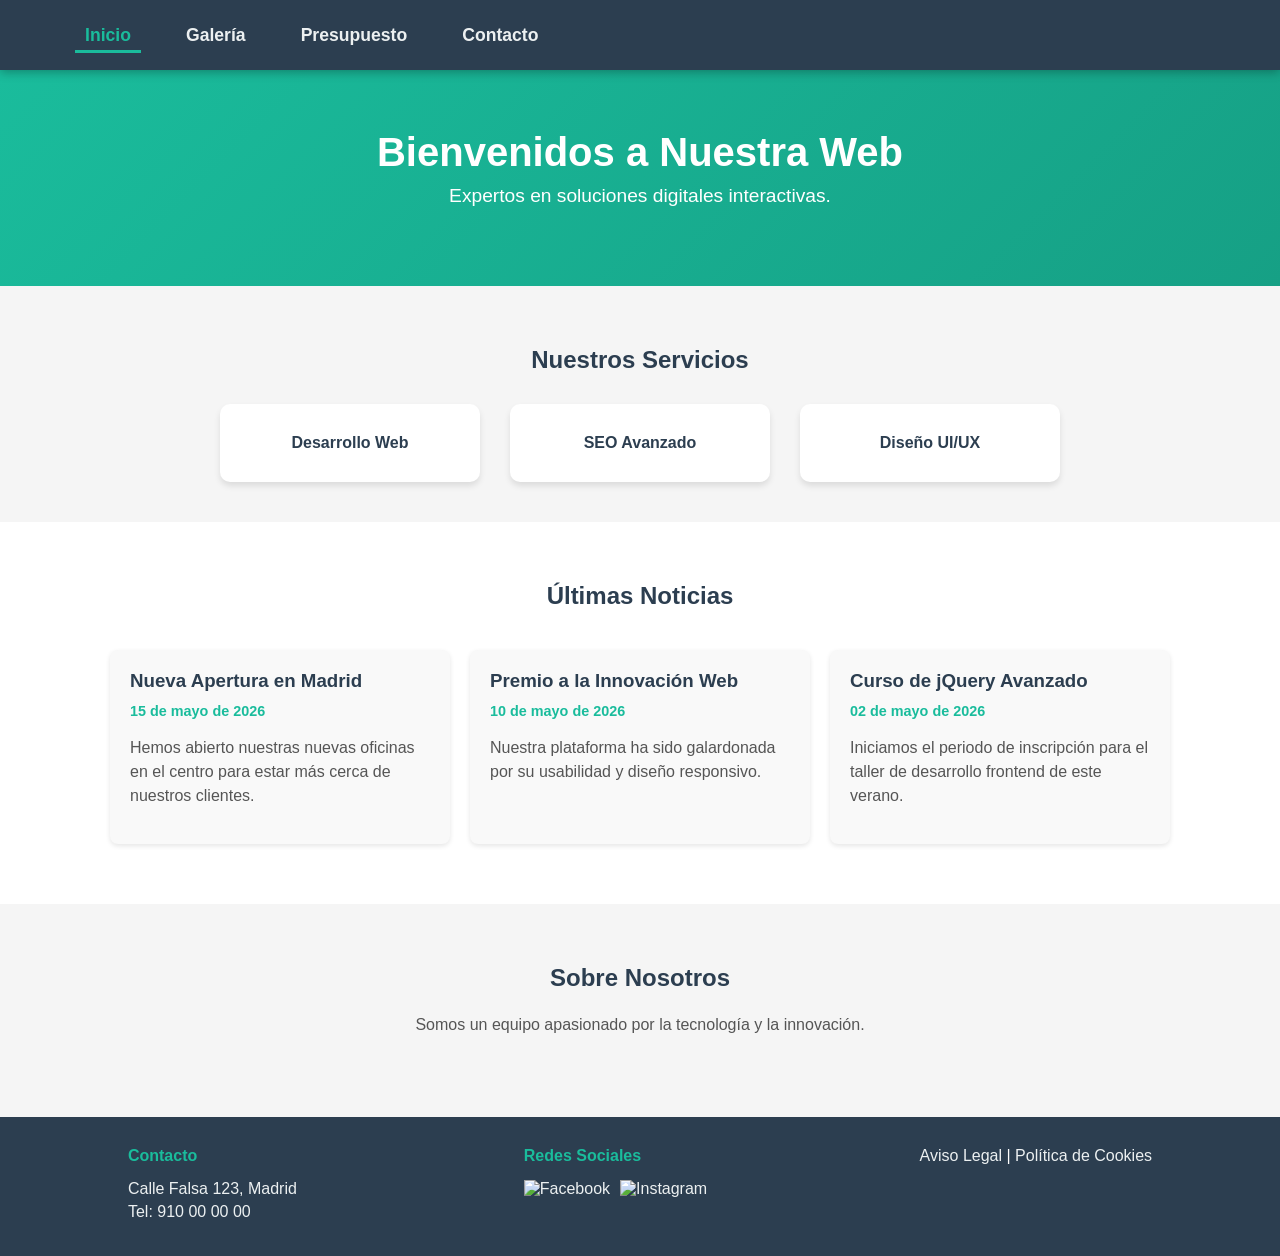
==== index.html @ cffe40e3 "Trabajo final JavaScript Avanzado" ====
<!doctype html>
<html lang="es">
	<head>
		<meta charset="UTF-8" />
		<meta name="viewport" content="width=device-width, initial-scale=1.0" />
		<title>TRABAJO OBLIGATORIO FINAL</title>
		<link rel="stylesheet" href="css/estilos.css" />
	</head>
	<body>
		<nav id="menu-fijo">
			<ul>
				<li><a href="index.html" class="active">Inicio</a></li>
				<li><a href="galeria.html">Galería</a></li>
				<li><a href="presupuesto.html">Presupuesto</a></li>
				<li><a href="contacto.html">Contacto</a></li>
			</ul>
		</nav>

		<header id="banner">
			<h1>Bienvenidos a Nuestra Web</h1>
			<p>Expertos en soluciones digitales interactivas.</p>
		</header>

		<section id="servicios">
			<h2>Nuestros Servicios</h2>
			<div class="grid-servicios">
				<div class="card">Desarrollo Web</div>
				<div class="card">SEO Avanzado</div>
				<div class="card">Diseño UI/UX</div>
			</div>
		</section>

		<section id="noticias-seccion">
			<h2>Últimas Noticias</h2>
			<div id="contenedor-noticias">
				<p>Cargando noticias...</p>
			</div>
		</section>

		<section id="nosotros">
			<h2>Sobre Nosotros</h2>
			<p>Somos un equipo apasionado por la tecnología y la innovación.</p>
		</section>

		<footer>
			<div class="footer-content">
				<div class="footer-section">
					<h4>Contacto</h4>
					<p>Calle Falsa 123, Madrid</p>
					<p>Tel: 910 00 00 00</p>
				</div>
				<div class="footer-section">
					<h4>Redes Sociales</h4>
					<div class="social-icons">
						<a href="#"
							><img src="img/socialmedia/icon-fb.png" alt="Facebook" width="30"
						/></a>
						<a href="#"
							><img
								src="img/socialmedia/icon-ig.png"
								alt="Instagram"
								width="30"
						/></a>
					</div>
				</div>
				<div class="footer-section">
					<a href="#">Aviso Legal</a> | <a href="#">Política de Cookies</a>
				</div>
			</div>
		</footer>

		<script src="https://ajax.googleapis.com/ajax/libs/jquery/3.7.1/jquery.min.js"></script>
		<script src="js/main.js"></script>
	</body>
</html>
---- css/estilos.css ----
/* --- ESTILOS GENERALES --- */
body {
    font-family: Arial, sans-serif;
    margin: 0;
    padding: 0;
    padding-top: 70px; /* Margen para el menú fijo */
    background-color: #f5f5f5;
}

/* --- NAVEGACIÓN FIJA --- */
#menu-fijo {
    position: fixed;
    top: 0;
    left: 0;
    width: 100%;
    height: 70px;
    background-color: #2c3e50;
    color: white;
    display: flex;
    justify-content: space-between;
    align-items: center;
    padding: 0 50px;
    z-index: 9999;
    box-shadow: 0 2px 10px rgba(0,0,0,0.3);
    box-sizing: border-box;
}

#menu-fijo .logo {
    font-size: 1.3rem;
    font-weight: bold;
    margin-right: 30px;
}

#menu-fijo ul {
    list-style: none;
    display: flex;
    gap: 10px;
    margin: 0;
    padding: 0;
}

#menu-fijo ul li {
    margin-left: 25px;
}

#menu-fijo a {
    color: #ecf0f1;
    text-decoration: none;
    font-weight: bold;
    font-size: 1.1rem;
    padding: 5px 10px;
    transition: all 0.3s ease;
}

/* Resaltado de página activa */
#menu-fijo a.active {
    color: #1abc9c;
    border-bottom: 3px solid #1abc9c;
}

#menu-fijo a:hover {
    color: #1abc9c;
}

/* --- HEADER / BANNER --- */
#banner {
    background: linear-gradient(135deg, #1abc9c, #16a085);
    color: white;
    text-align: center;
    padding: 60px 20px;
}

#banner h1 {
    margin: 0;
    font-size: 2.5rem;
}

#banner p {
    font-size: 1.2rem;
    margin-top: 10px;
}

/* --- SERVICIOS --- */
#servicios {
    padding: 40px 20px;
    text-align: center;
}

#servicios h2 {
    color: #2c3e50;
    margin-bottom: 30px;
}

.grid-servicios {
    display: flex;
    justify-content: center;
    gap: 30px;
    flex-wrap: wrap;
}

.card {
    background: white;
    padding: 30px;
    border-radius: 10px;
    box-shadow: 0 4px 6px rgba(0,0,0,0.1);
    min-width: 200px;
    font-weight: bold;
    color: #2c3e50;
}

/* --- NOTICIAS --- */
#noticias-seccion {
    padding: 40px 20px;
    background-color: white;
}

#noticias-seccion h2 {
    text-align: center;
    color: #2c3e50;
}

#contenedor-noticias {
    display: flex;
    flex-wrap: wrap;
    gap: 20px;
    justify-content: center;
    padding: 20px;
}

.noticia-card {
    background: #f9f9f9;
    padding: 20px;
    border-radius: 8px;
    max-width: 300px;
    box-shadow: 0 2px 5px rgba(0,0,0,0.1);
}

.noticia-card h3 {
    color: #2c3e50;
    margin-bottom: 10px;
    margin-top: 0;
}

.noticia-card .fecha {
    color: #1abc9c;
    font-weight: bold;
    font-size: 0.9rem;
}

.noticia-card p {
    color: #555;
    line-height: 1.5;
}

/* --- NOSOTROS --- */
#nosotros {
    padding: 40px 20px;
    text-align: center;
    background-color: #f5f5f5;
}

#nosotros h2 {
    color: #2c3e50;
}

#nosotros p {
    max-width: 600px;
    margin: 0 auto;
    color: #555;
    line-height: 1.6;
}

/* --- GALERÍA / SLIDER --- */
#galeria-contenedor {
    max-width: 1000px;
    margin: 40px auto;
    text-align: center;
    padding: 20px;
}

#galeria-contenedor h2 {
    color: #2c3e50;
}

#galeria-contenedor p {
    color: #555;
    margin-bottom: 20px;
}

.slider-wrapper {
    position: relative;
    max-width: 800px;
    margin: 40px auto;
    overflow: hidden;
    border-radius: 10px;
    box-shadow: 0 10px 25px rgba(0,0,0,0.2);
}

#slider {
    width: 100%;
    height: 450px;
}

.slide {
    position: absolute;
    top: 0;
    left: 0;
    width: 100%;
    height: 100%;
    object-fit: contain;
    transform: translateX(100%);
    transition: transform 0.5s ease-in-out;
    z-index: 1;
}

.slide.active {
    transform: translateX(0);
    z-index: 2;
}

/* Botones del slider */
.slider-btn {
    position: absolute;
    top: 50%;
    z-index: 10;
    background: rgba(0,0,0,0.7);
    color: white;
    border: none;
    padding: 20px 15px;
    cursor: pointer;
    font-size: 24px;
    font-weight: bold;
    transition: background 0.3s;
}

.slider-btn:hover {
    background: #1abc9c;
}

#prevBtn {
    left: 0;
    border-radius: 0 8px 8px 0;
}

#nextBtn {
    right: 0;
    border-radius: 8px 0 0 8px;
}

/* --- PRESUPUESTO --- */
#presupuesto-contenedor {
    max-width: 800px;
    margin: 30px auto;
    background: white;
    padding: 30px;
    border-radius: 12px;
    box-shadow: 0 5px 15px rgba(0,0,0,0.1);
}

#presupuesto-contenedor h2 {
    color: #2c3e50;
    text-align: center;
}

fieldset {
    border: 1px solid #ddd;
    border-radius: 8px;
    padding: 20px;
    margin-bottom: 20px;
}

legend {
    font-weight: bold;
    color: #2c3e50;
    padding: 0 10px;
}

.campo {
    display: flex;
    gap: 15px;
    margin-bottom: 15px;
}

input[type="text"],
input[type="tel"],
input[type="email"],
input[type="number"],
select {
    width: 100%;
    padding: 10px;
    border: 1px solid #ccc;
    border-radius: 5px;
    box-sizing: border-box;
}

label {
    display: block;
    margin-bottom: 5px;
    color: #555;
}

.extras {
    margin-top: 15px;
}

.extras label {
    display: inline;
    margin-bottom: 0;
}

#resultado-presupuesto {
    background: #e8f8f5;
    padding: 20px;
    text-align: center;
    border-radius: 8px;
    margin: 20px 0;
    border: 2px dashed #1abc9c;
}

#total {
    font-size: 2rem;
    color: #1abc9c;
}

.terminos {
    margin: 20px 0;
}

.terminos label {
    display: inline;
}

#btn-enviar,
#btn-reset {
    background: #1abc9c;
    color: white;
    border: none;
    padding: 12px 25px;
    border-radius: 5px;
    cursor: pointer;
    font-weight: bold;
    margin-right: 10px;
}

#btn-enviar:hover {
    background: #16a085;
}

#btn-reset {
    background: #95a5a6;
}

#btn-reset:hover {
    background: #7f8c8d;
}

/* --- CONTACTO --- */
#contacto-contenedor {
    max-width: 900px;
    margin: 40px auto;
    text-align: center;
    padding: 20px;
}

#contacto-contenedor h2 {
    color: #2c3e50;
}

#mapa {
    height: 400px;
    width: 100%;
    margin-bottom: 20px;
    border-radius: 10px;
    box-shadow: 0 4px 10px rgba(0,0,0,0.1);
    z-index: 1;
}

.info-contacto {
    background: white;
    padding: 20px;
    border-radius: 8px;
    box-shadow: 0 2px 5px rgba(0,0,0,0.1);
}

.info-contacto h3 {
    color: #2c3e50;
    margin-top: 0;
}

.info-contacto p {
    color: #555;
    margin: 10px 0;
}

/* --- FOOTER --- */
footer {
    background-color: #2c3e50;
    color: white;
    padding: 30px 20px;
    margin-top: 40px;
}

.footer-content {
    max-width: 1200px;
    margin: 0 auto;
    display: flex;
    justify-content: space-around;
    flex-wrap: wrap;
    gap: 20px;
}

.footer-section {
    min-width: 200px;
}

.footer-section h4 {
    color: #1abc9c;
    margin-top: 0;
    margin-bottom: 15px;
}

.footer-section p {
    margin: 5px 0;
    color: #ecf0f1;
}

.footer-section a {
    color: #ecf0f1;
    text-decoration: none;
}

.footer-section a:hover {
    color: #1abc9c;
}

.social-icons {
    display: flex;
    gap: 10px;
}

.social-icons img {
    transition: transform 0.3s;
}

.social-icons img:hover {
    transform: scale(1.1);
}

/* --- DISEÑO RESPONSIVE --- */
@media (max-width: 768px) {
    #menu-fijo {
        flex-direction: column;
        height: auto;
        padding: 10px 20px;
    }

    #menu-fijo ul {
        flex-direction: column;
        align-items: center;
    }

    #menu-fijo ul li {
        margin: 5px 0;
    }

    body {
        padding-top: 120px;
    }

    .grid-servicios {
        flex-direction: column;
        align-items: center;
    }

    .footer-content {
        flex-direction: column;
        text-align: center;
    }

    #slider {
        height: 250px;
    }
}
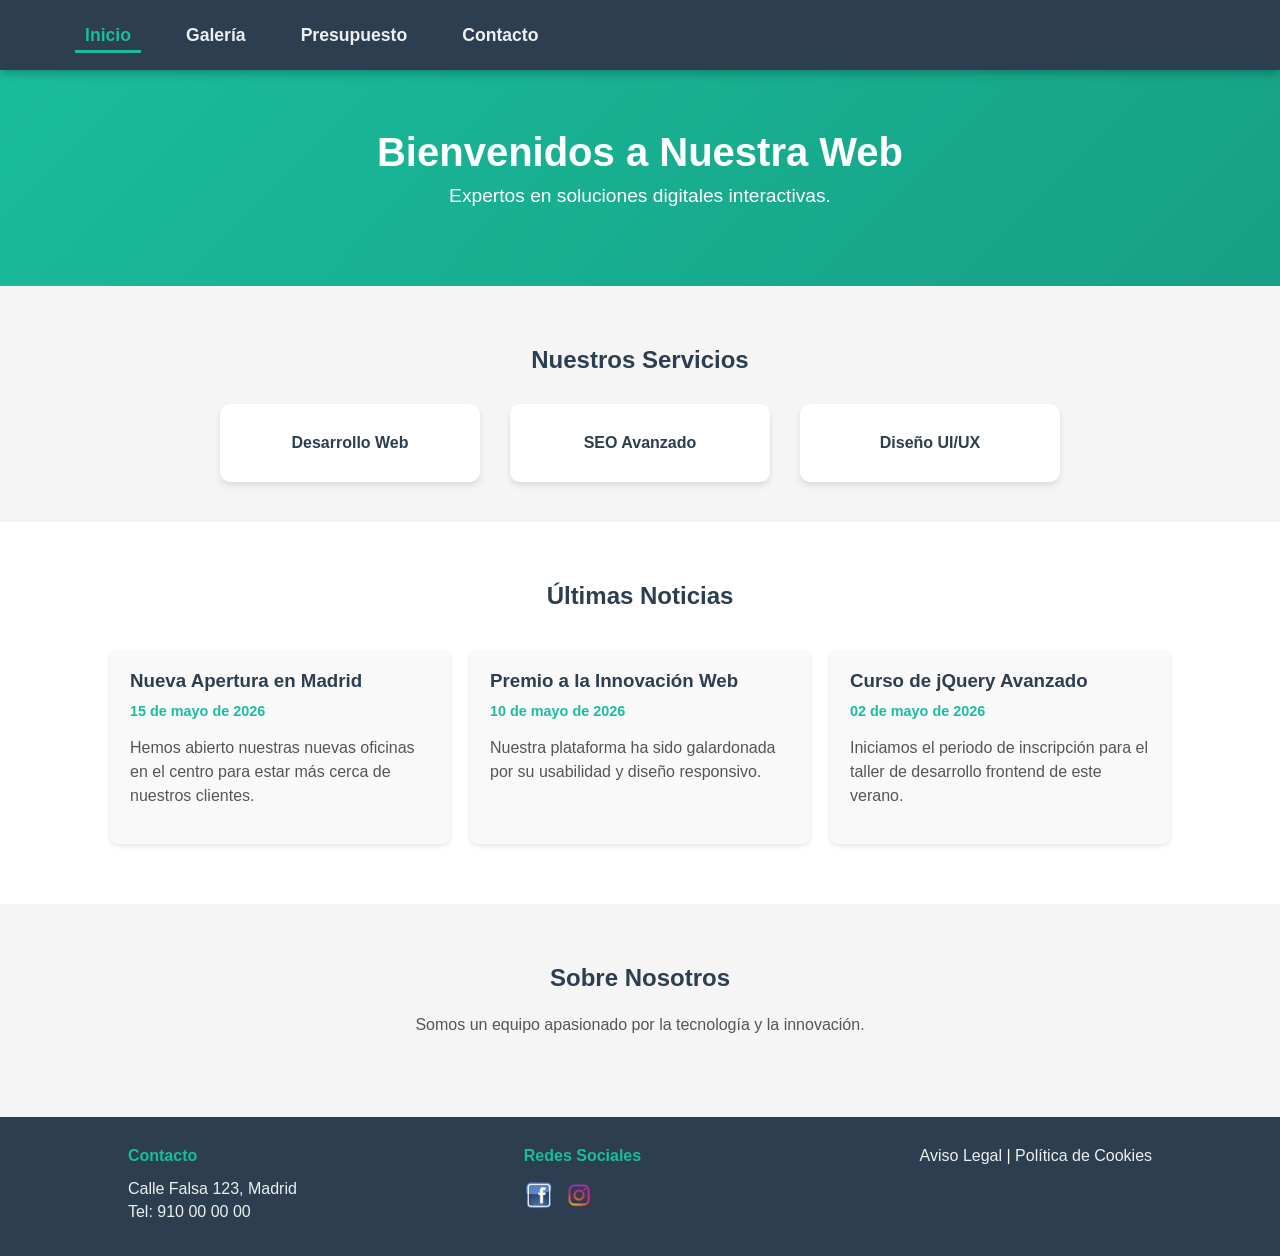
==== commit d4cc737e: "Añadidas páginas de aviso legal y política de cookies" ====
--- a/index.html
+++ b/index.html
@@ -64,7 +64,8 @@
 					</div>
 				</div>
 				<div class="footer-section">
-					<a href="#">Aviso Legal</a> | <a href="#">Política de Cookies</a>
+					<a href="aviso-legal.html">Aviso Legal</a> |
+					<a href="politica-cookies.html">Política de Cookies</a>
 				</div>
 			</div>
 		</footer>
--- a/css/estilos.css
+++ b/css/estilos.css
@@ -446,6 +446,76 @@
     transform: scale(1.1);
 }
 
+/* --- PÁGINAS LEGALES --- */
+#legal-contenedor {
+    max-width: 800px;
+    margin: 40px auto;
+    padding: 40px;
+    background: white;
+    border-radius: 10px;
+    box-shadow: 0 4px 15px rgba(0,0,0,0.1);
+}
+
+#legal-contenedor h1 {
+    color: #2c3e50;
+    text-align: center;
+    margin-bottom: 10px;
+}
+
+#legal-contenedor .fecha {
+    text-align: center;
+    color: #7f8c8d;
+    font-size: 0.9rem;
+    margin-bottom: 30px;
+}
+
+#legal-contenedor article {
+    margin-bottom: 25px;
+}
+
+#legal-contenedor h2 {
+    color: #2c3e50;
+    font-size: 1.3rem;
+    margin-bottom: 15px;
+    border-bottom: 2px solid #1abc9c;
+    padding-bottom: 10px;
+}
+
+#legal-contenedor p {
+    color: #555;
+    line-height: 1.8;
+    text-align: justify;
+}
+
+#legal-contenedor ul {
+    color: #555;
+    line-height: 1.8;
+    padding-left: 20px;
+}
+
+#legal-contenedor li {
+    margin-bottom: 10px;
+}
+
+#legal-contenedor .volver {
+    text-align: center;
+    margin-top: 40px;
+    padding-top: 20px;
+    border-top: 1px solid #eee;
+}
+
+#legal-contenedor .volver a {
+    color: #1abc9c;
+    text-decoration: none;
+    font-weight: bold;
+    font-size: 1.1rem;
+    transition: color 0.3s;
+}
+
+#legal-contenedor .volver a:hover {
+    color: #16a085;
+}
+
 /* --- DISEÑO RESPONSIVE --- */
 @media (max-width: 768px) {
     #menu-fijo {
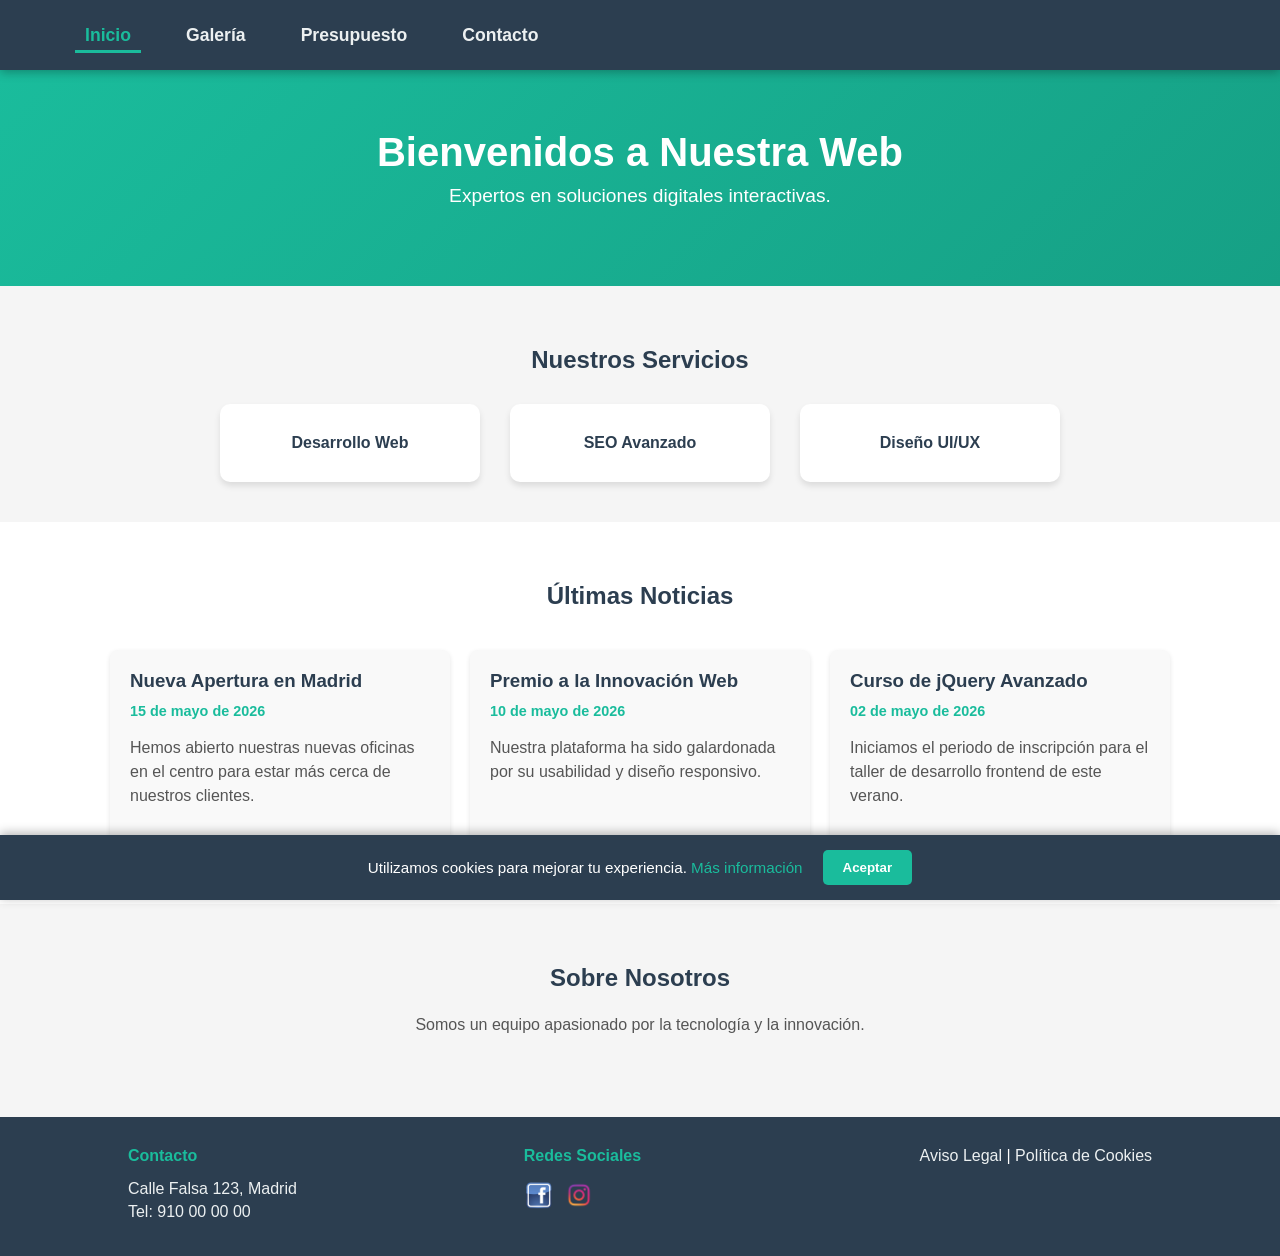
==== commit ab3c91da: "Añadido banner de cookies" ====
--- a/index.html
+++ b/index.html
@@ -70,6 +70,15 @@
 			</div>
 		</footer>
 
+		<!-- Banner de Cookies -->
+		<div id="cookie-banner">
+			<p>
+				Utilizamos cookies para mejorar tu experiencia.
+				<a href="politica-cookies.html">Más información</a>
+			</p>
+			<button id="aceptar-cookies">Aceptar</button>
+		</div>
+
 		<script src="https://ajax.googleapis.com/ajax/libs/jquery/3.7.1/jquery.min.js"></script>
 		<script src="js/main.js"></script>
 	</body>
--- a/css/estilos.css
+++ b/css/estilos.css
@@ -446,6 +446,52 @@
     transform: scale(1.1);
 }
 
+/* --- BANNER DE COOKIES --- */
+#cookie-banner {
+    position: fixed;
+    bottom: 0;
+    left: 0;
+    right: 0;
+    background: #2c3e50;
+    color: white;
+    padding: 15px 20px;
+    display: flex;
+    justify-content: center;
+    align-items: center;
+    gap: 20px;
+    z-index: 10000;
+    box-shadow: 0 -2px 10px rgba(0,0,0,0.3);
+}
+
+#cookie-banner p {
+    margin: 0;
+    font-size: 0.95rem;
+}
+
+#cookie-banner a {
+    color: #1abc9c;
+    text-decoration: none;
+}
+
+#cookie-banner a:hover {
+    text-decoration: underline;
+}
+
+#aceptar-cookies {
+    background: #1abc9c;
+    color: white;
+    border: none;
+    padding: 10px 20px;
+    border-radius: 5px;
+    cursor: pointer;
+    font-weight: bold;
+    transition: background 0.3s;
+}
+
+#aceptar-cookies:hover {
+    background: #16a085;
+}
+
 /* --- PÁGINAS LEGALES --- */
 #legal-contenedor {
     max-width: 800px;
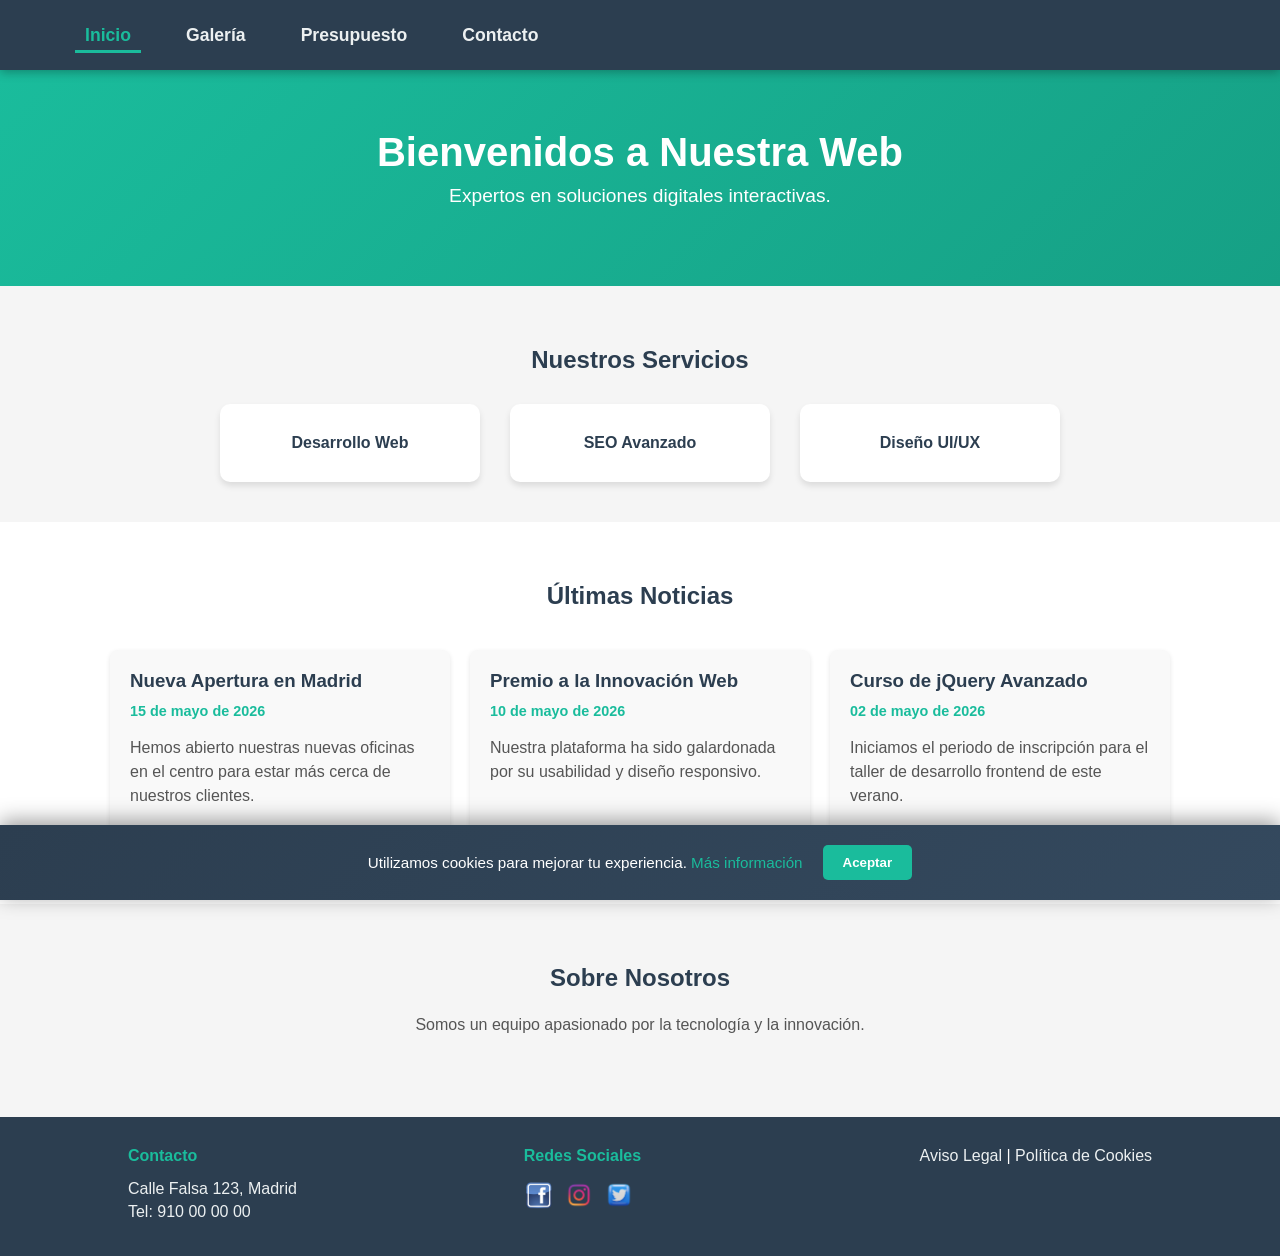
==== commit 21cbe4f1: "Añadido icono de Twitter en index.html" ====
--- a/index.html
+++ b/index.html
@@ -61,6 +61,9 @@
 								alt="Instagram"
 								width="30"
 						/></a>
+						<a href="#"
+							><img src="img/socialmedia/icon-tw.png" alt="Twitter" width="30"
+						/></a>
 					</div>
 				</div>
 				<div class="footer-section">
--- a/css/estilos.css
+++ b/css/estilos.css
@@ -452,15 +452,19 @@
     bottom: 0;
     left: 0;
     right: 0;
-    background: #2c3e50;
+    background: linear-gradient(135deg, #2c3e50, #34495e);
     color: white;
-    padding: 15px 20px;
+    padding: 20px 30px;
     display: flex;
     justify-content: center;
     align-items: center;
     gap: 20px;
     z-index: 10000;
-    box-shadow: 0 -2px 10px rgba(0,0,0,0.3);
+    box-shadow: 0 -4px 20px rgba(0,0,0,0.4);
+}
+
+body.has-cookie-banner {
+    padding-bottom: 80px;
 }
 
 #cookie-banner p {
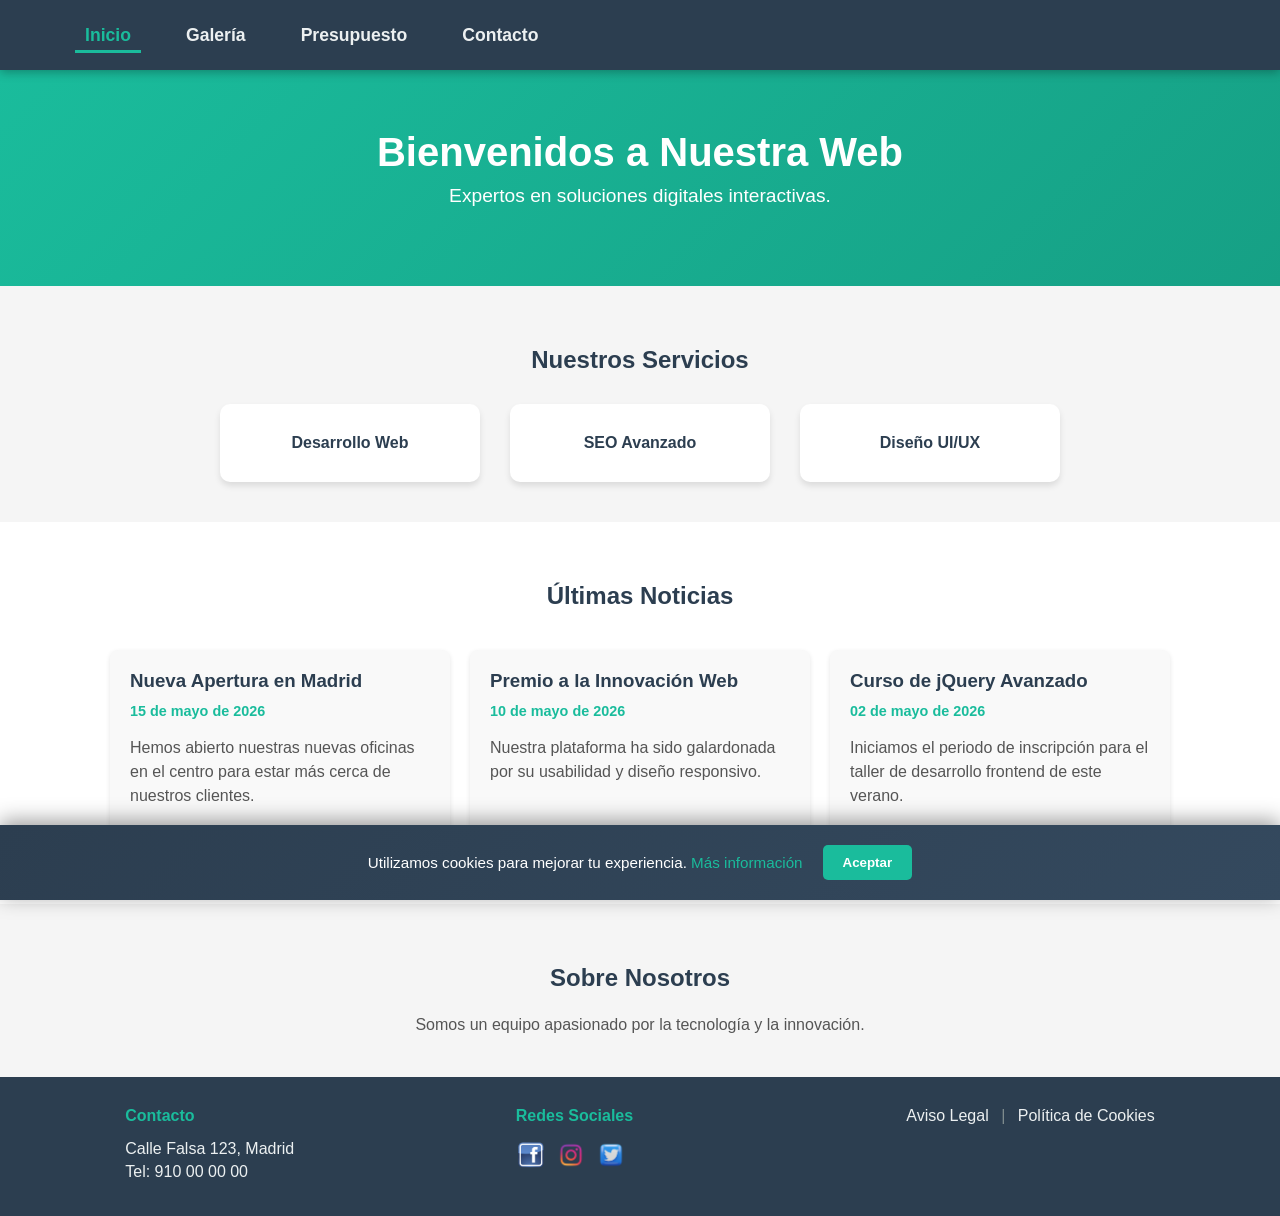
==== commit 0e149c48: "Corregidos errores: estructura, JS separado, mapa dinámico, layout Flexbox" ====
--- a/index.html
+++ b/index.html
@@ -7,82 +7,97 @@
 		<link rel="stylesheet" href="css/estilos.css" />
 	</head>
 	<body>
-		<nav id="menu-fijo">
-			<ul>
-				<li><a href="index.html" class="active">Inicio</a></li>
-				<li><a href="galeria.html">Galería</a></li>
-				<li><a href="presupuesto.html">Presupuesto</a></li>
-				<li><a href="contacto.html">Contacto</a></li>
-			</ul>
-		</nav>
+		<!-- Layout wrapper para que el footer siempre esté al final -->
+		<div class="layout-wrapper">
+			<nav id="menu-fijo">
+				<ul>
+					<li><a href="index.html" class="active">Inicio</a></li>
+					<li><a href="views/galeria.html">Galería</a></li>
+					<li><a href="views/presupuesto.html">Presupuesto</a></li>
+					<li><a href="views/contacto.html">Contacto</a></li>
+				</ul>
+			</nav>
 
-		<header id="banner">
-			<h1>Bienvenidos a Nuestra Web</h1>
-			<p>Expertos en soluciones digitales interactivas.</p>
-		</header>
+			<main>
+				<header id="banner">
+					<h1>Bienvenidos a Nuestra Web</h1>
+					<p>Expertos en soluciones digitales interactivas.</p>
+				</header>
 
-		<section id="servicios">
-			<h2>Nuestros Servicios</h2>
-			<div class="grid-servicios">
-				<div class="card">Desarrollo Web</div>
-				<div class="card">SEO Avanzado</div>
-				<div class="card">Diseño UI/UX</div>
-			</div>
-		</section>
+				<section id="servicios">
+					<h2>Nuestros Servicios</h2>
+					<div class="grid-servicios">
+						<div class="card">Desarrollo Web</div>
+						<div class="card">SEO Avanzado</div>
+						<div class="card">Diseño UI/UX</div>
+					</div>
+				</section>
 
-		<section id="noticias-seccion">
-			<h2>Últimas Noticias</h2>
-			<div id="contenedor-noticias">
-				<p>Cargando noticias...</p>
-			</div>
-		</section>
+				<section id="noticias-seccion">
+					<h2>Últimas Noticias</h2>
+					<div id="contenedor-noticias">
+						<p>Cargando noticias...</p>
+					</div>
+				</section>
 
-		<section id="nosotros">
-			<h2>Sobre Nosotros</h2>
-			<p>Somos un equipo apasionado por la tecnología y la innovación.</p>
-		</section>
+				<section id="nosotros">
+					<h2>Sobre Nosotros</h2>
+					<p>Somos un equipo apasionado por la tecnología y la innovación.</p>
+				</section>
+			</main>
 
-		<footer>
-			<div class="footer-content">
-				<div class="footer-section">
-					<h4>Contacto</h4>
-					<p>Calle Falsa 123, Madrid</p>
-					<p>Tel: 910 00 00 00</p>
-				</div>
-				<div class="footer-section">
-					<h4>Redes Sociales</h4>
-					<div class="social-icons">
-						<a href="#"
-							><img src="img/socialmedia/icon-fb.png" alt="Facebook" width="30"
-						/></a>
-						<a href="#"
-							><img
-								src="img/socialmedia/icon-ig.png"
-								alt="Instagram"
-								width="30"
-						/></a>
-						<a href="#"
-							><img src="img/socialmedia/icon-tw.png" alt="Twitter" width="30"
-						/></a>
+			<footer>
+				<div class="footer-content">
+					<div class="footer-section">
+						<h4>Contacto</h4>
+						<p>Calle Falsa 123, Madrid</p>
+						<p>Tel: 910 00 00 00</p>
+					</div>
+					<div class="footer-section">
+						<h4>Redes Sociales</h4>
+						<div class="social-icons">
+							<a href="#"
+								><img
+									src="assets/icons/socialmedia/icon-fb.png"
+									alt="Facebook"
+									width="30"
+									height="30"
+							/></a>
+							<a href="#"
+								><img
+									src="assets/icons/socialmedia/icon-ig.png"
+									alt="Instagram"
+									width="30"
+									height="30"
+							/></a>
+							<a href="#"
+								><img
+									src="assets/icons/socialmedia/icon-tw.png"
+									alt="Twitter"
+									width="30"
+									height="30"
+							/></a>
+						</div>
+					</div>
+					<div class="footer-section">
+						<a href="views/aviso-legal.html">Aviso Legal</a>
+						<span class="separator">|</span>
+						<a href="views/politica-cookies.html">Política de Cookies</a>
 					</div>
 				</div>
-				<div class="footer-section">
-					<a href="aviso-legal.html">Aviso Legal</a> |
-					<a href="politica-cookies.html">Política de Cookies</a>
-				</div>
-			</div>
-		</footer>
+			</footer>
+		</div>
 
 		<!-- Banner de Cookies -->
 		<div id="cookie-banner">
 			<p>
 				Utilizamos cookies para mejorar tu experiencia.
-				<a href="politica-cookies.html">Más información</a>
+				<a href="views/politica-cookies.html">Más información</a>
 			</p>
 			<button id="aceptar-cookies">Aceptar</button>
 		</div>
 
 		<script src="https://ajax.googleapis.com/ajax/libs/jquery/3.7.1/jquery.min.js"></script>
-		<script src="js/main.js"></script>
+		<script src="js/index.js"></script>
 	</body>
 </html>
--- a/css/estilos.css
+++ b/css/estilos.css
@@ -1,3 +1,14 @@
+/* --- LAYOUT BASE: Footer siempre al final --- */
+.layout-wrapper {
+    display: flex;
+    flex-direction: column;
+    min-height: 100vh;
+}
+
+main {
+    flex: 1;
+}
+
 /* --- ESTILOS GENERALES --- */
 body {
     font-family: Arial, sans-serif;
@@ -299,13 +310,25 @@
     color: #555;
 }
 
+/* Estilo para labels de checkboxes - corregido uso de br */
 .extras {
     margin-top: 15px;
-}
-
-.extras label {
-    display: inline;
-    margin-bottom: 0;
+    display: flex;
+    flex-direction: column;
+    gap: 10px;
+}
+
+.checkbox-label {
+    display: flex !important;
+    align-items: center;
+    gap: 8px;
+    margin-bottom: 0 !important;
+    cursor: pointer;
+}
+
+.checkbox-label input[type="checkbox"] {
+    width: auto;
+    margin: 0;
 }
 
 #resultado-presupuesto {
@@ -324,10 +347,14 @@
 
 .terminos {
     margin: 20px 0;
+    display: flex;
+    align-items: center;
+    gap: 10px;
 }
 
 .terminos label {
     display: inline;
+    margin: 0;
 }
 
 #btn-enviar,
@@ -375,6 +402,14 @@
     z-index: 1;
 }
 
+#ruta-info {
+    background: #e8f8f5;
+    padding: 15px;
+    border-radius: 8px;
+    margin-bottom: 20px;
+    color: #2c3e50;
+}
+
 .info-contacto {
     background: white;
     padding: 20px;
@@ -397,7 +432,7 @@
     background-color: #2c3e50;
     color: white;
     padding: 30px 20px;
-    margin-top: 40px;
+    margin-top: auto; /* Empuja el footer hacia abajo */
 }
 
 .footer-content {
@@ -431,6 +466,12 @@
 
 .footer-section a:hover {
     color: #1abc9c;
+}
+
+/* Separador entre enlaces legales */
+.separator {
+    margin: 0 8px;
+    color: #7f8c8d;
 }
 
 .social-icons {
@@ -547,6 +588,12 @@
     margin-bottom: 10px;
 }
 
+/*取代 strong para datos importantes - CORREGIDO */
+.dato-importante {
+    font-weight: bold;
+    color: #2c3e50;
+}
+
 #legal-contenedor .volver {
     text-align: center;
     margin-top: 40px;
@@ -600,4 +647,8 @@
     #slider {
         height: 250px;
     }
-}
+    
+    .campo {
+        flex-direction: column;
+    }
+}
